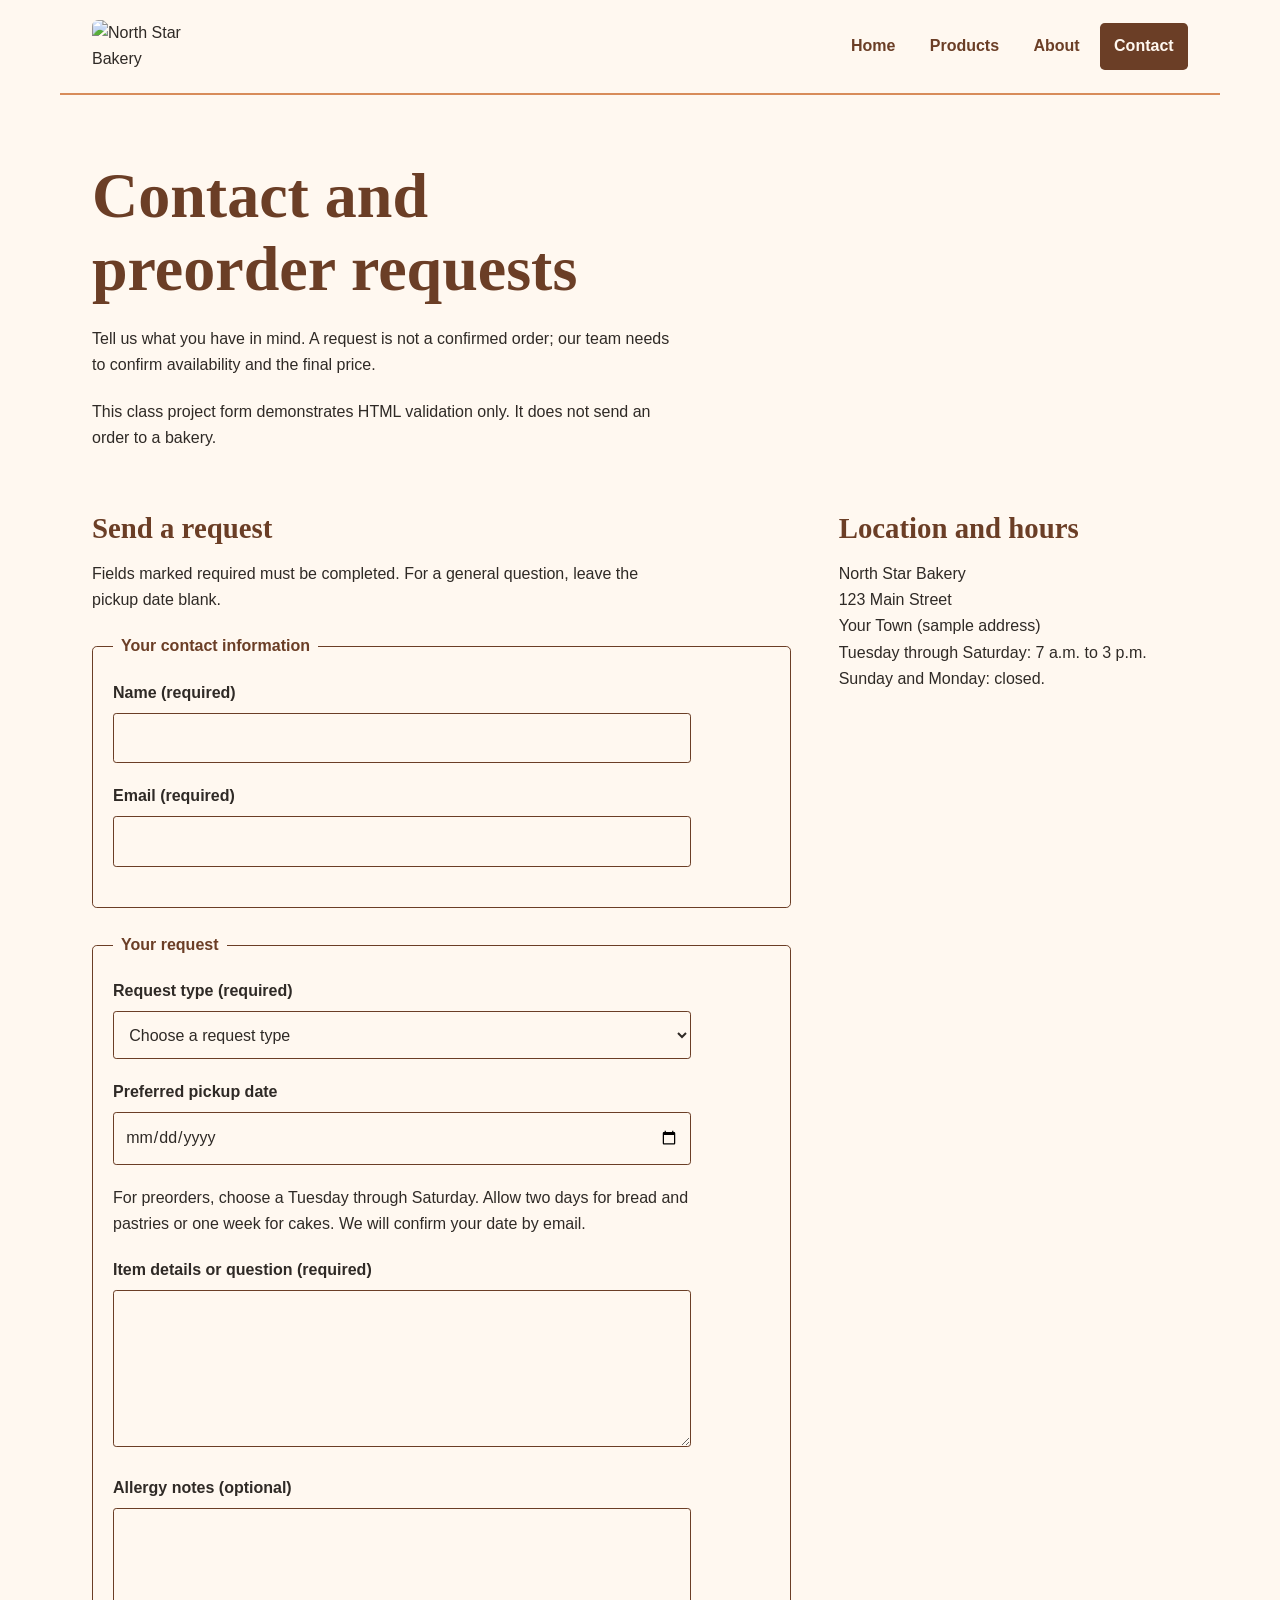
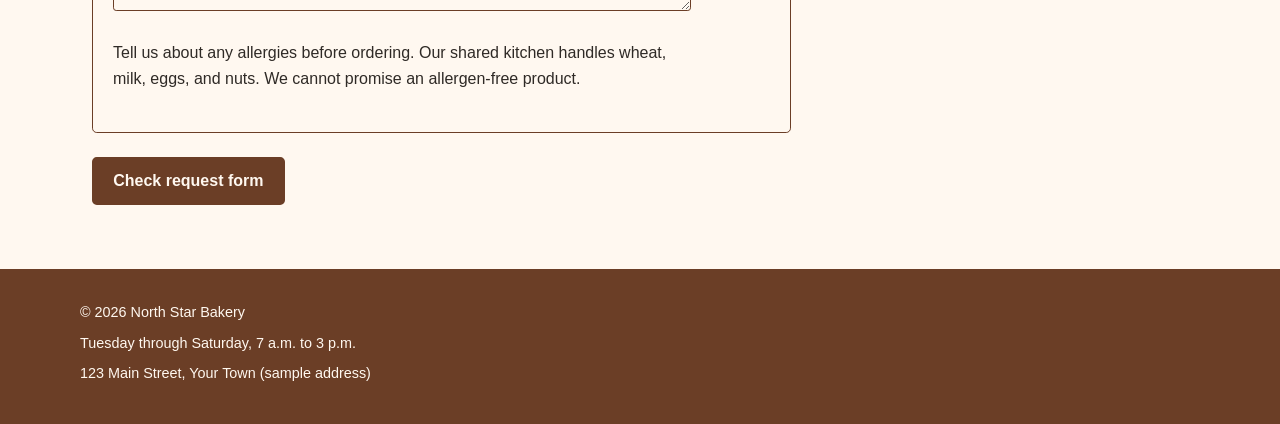
==== contact.html @ e969defd "Add files via upload" ====
<!DOCTYPE html>

<html lang="en">
<head>
<meta charset="utf-8"/>
<meta content="width=device-width, initial-scale=1.0" name="viewport"/>
<title>Contact | North Star Bakery</title>
<link href="css/main.css" rel="stylesheet"/></head>
<body>
<a class="skip-link" href="#main">Skip to main content</a>
<header>
<img alt="North Star Bakery" src="media/bakery-logo_c.png" width="180"/>
<nav aria-label="Main navigation">
<ul>
<li><a href="index.html">Home</a></li>
<li><a href="products.html">Products</a></li>
<li><a href="about.html">About</a></li>
<li><a aria-current="page" href="contact.html">Contact</a></li>
</ul>
</nav>
</header>
<main id="main" tabindex="-1">
<h1>Contact and preorder requests</h1>
<p>Tell us what you have in mind. A request is not a confirmed order;
      our team needs to confirm availability and the final price.</p>
<p>This class project form demonstrates HTML validation only.
      It does not send an order to a bakery.</p>


<div class="contact-layout"><section aria-labelledby="request">
<h2 id="request">Send a request</h2>
<p>Fields marked required must be completed. For a general question,
        leave the pickup date blank.</p>
<form action="contact.html" method="get">
<fieldset>
<legend>Your contact information</legend>
<p>
<label for="name">Name (required)</label>
<input autocomplete="name" id="name" maxlength="80" minlength="2" name="name" required="" type="text"/>
</p>
<p>
<label for="email">Email (required)</label>
<input autocomplete="email" id="email" maxlength="120" name="email" required="" type="email"/>
</p>
</fieldset>
<fieldset>
<legend>Your request</legend>
<p>
<label for="request-type">Request type (required)</label>
<select id="request-type" name="request-type" required="">
<option value="">Choose a request type</option>
<option value="preorder">Preorder</option>
<option value="question">General question</option>
</select>
</p>
<p>
<label for="pickup">Preferred pickup date</label>
<input aria-describedby="pickup-help" id="pickup" name="pickup" type="date"/>
</p>
<p id="pickup-help">For preorders, choose a Tuesday through
            Saturday. Allow two days for bread and pastries or one week
            for cakes. We will confirm your date by email.</p>
<p>
<label for="details">Item details or question (required)</label>
<textarea cols="40" id="details" maxlength="1000" minlength="10" name="details" required="" rows="5"></textarea>
</p>
<p>
<label for="allergies">Allergy notes (optional)</label>
<textarea aria-describedby="allergy-help" cols="40" id="allergies" maxlength="500" name="allergies" rows="3"></textarea>
</p>
<p id="allergy-help">Tell us about any allergies before ordering.
            Our shared kitchen handles wheat, milk, eggs, and nuts.
            We cannot promise an allergen-free product.</p>
</fieldset>
<button type="submit">Check request form</button>
</form>
</section><section aria-labelledby="location">
<h2 id="location">Location and hours</h2>
<address>North Star Bakery<br/>
        123 Main Street<br/>Your Town (sample address)</address>
<p>Tuesday through Saturday: 7 a.m. to 3 p.m.<br/>
        Sunday and Monday: closed.</p>
</section></div></main>
<footer>
<p>© 2026 North Star Bakery</p>
<p>Tuesday through Saturday, 7 a.m. to 3 p.m.</p>
<p>123 Main Street, Your Town (sample address)</p>
</footer>
</body>
</html>
---- css/main.css ----
/* North Star Bakery: shared mobile-first styles. */
:root { --cream: #fff8f0; --brown: #6b3e26; --peach: #d88c5a; --charcoal: #2f2a26; }
* { box-sizing: border-box; }
body { margin: 0; background: var(--cream); color: var(--charcoal); font-family: Arial, sans-serif; font-size: 1rem; line-height: 1.65; }
h1, h2, h3 { font-family: Georgia, serif; line-height: 1.15; color: var(--brown); }
h1 { font-size: clamp(2.25rem, 5vw, 4rem); max-width: 18ch; margin: 0 0 1.25rem; }
h2 { font-size: 1.8rem; margin: 0 0 1rem; }
h3 { font-size: 1.25rem; }
p { margin: 0 0 1.25rem; max-width: 65ch; }
a { color: var(--brown); text-underline-offset: .22em; }
a:hover { text-decoration-thickness: .15em; }
a:focus-visible, button:focus-visible, input:focus-visible, select:focus-visible, textarea:focus-visible { outline: 3px solid var(--brown); outline-offset: 4px; }
.skip-link { position: absolute; left: 1rem; top: -6rem; padding: .75rem; background: var(--cream); z-index: 10; }
.skip-link:focus { top: 1rem; }
header { max-width: 1160px; margin: auto; padding: 1rem 1.25rem; display: flex; flex-direction: column; align-items: flex-start; gap: 1rem; border-bottom: 2px solid var(--peach); }
header img { width: 100px; height: auto; }
nav { width: 100%; }
nav ul { display: flex; flex-wrap: wrap; gap: .35rem; padding: 0; margin: 0; list-style: none; }
nav a { display: inline-flex; align-items: center; min-height: 44px; padding: .65rem .9rem; text-decoration: none; font-weight: bold; border-radius: .3rem; }
nav a:hover, nav a[aria-current="page"] { color: var(--cream); background: var(--brown); }
main { max-width: 1160px; margin: auto; padding: 2.5rem 1.25rem 3rem; }
section { margin-top: 2.5rem; min-width: 0; }
img, video { display: block; max-width: 100%; height: auto; border-radius: .4rem; }
picture { display: block; }
.hero { display: flex; flex-direction: column; gap: 1.5rem; margin-bottom: 3rem; }
.hero-copy { flex: 1; }
.hero picture { flex: 1; min-width: 0; }
.hero img { width: 100%; }
.eyebrow { color: var(--brown); font-weight: bold; text-transform: uppercase; letter-spacing: .1em; font-size: .8rem; }
.button, button { display: inline-flex; justify-content: center; align-items: center; min-height: 48px; padding: .8rem 1.2rem; background: var(--brown); color: var(--cream); border: 2px solid var(--brown); border-radius: .3rem; font: bold 1rem Arial, sans-serif; text-decoration: none; cursor: pointer; transition: background-color .2s, color .2s; }
.button:hover, button:hover { background: var(--peach); color: var(--charcoal); }
.section-row { display: flex; flex-direction: column; gap: 1.5rem; }
.section-row > section { flex: 1; padding-top: 1.5rem; border-top: 2px solid var(--peach); }
figure { margin: 1.5rem 0; }
figcaption { max-width: 60ch; padding-top: .75rem; font-size: .95rem; }
.bread-images { display: flex; flex-direction: column; gap: 1.5rem; }
.bread-images > * { flex: 1; min-width: 0; }
.bread-images > img { object-fit: cover; align-self: flex-start; }
form { max-width: 700px; }
fieldset { min-width: 0; margin: 0 0 1.5rem; padding: 1.25rem; border: 1px solid var(--brown); border-radius: .3rem; }
legend { font-weight: bold; color: var(--brown); padding: 0 .5rem; }
label { display: block; margin-bottom: .4rem; font-weight: bold; }
input, select, textarea { width: 100%; max-width: 100%; min-height: 48px; padding: .7rem; border: 1px solid var(--brown); border-radius: .2rem; color: var(--charcoal); background: var(--cream); font: inherit; }
textarea { resize: vertical; }
address { font-style: normal; }
footer { background: var(--brown); color: var(--cream); padding: 2rem max(1.25rem, calc((100% - 1120px) / 2)); }
footer p { margin-bottom: .4rem; font-size: .9rem; }
@media (min-width: 48rem) {
 header { flex-direction: row; align-items: center; justify-content: space-between; padding: 1.25rem 2rem; }
 nav { width: auto; }
 main { padding: 4rem 2rem; }
 .hero { flex-direction: row; align-items: center; gap: 3rem; }
 .section-row { flex-direction: row; gap: 2rem; }
 .bread-images { flex-direction: row; }
 .bread-images > img { width: 48%; }
 .bread-images figure { margin: 0; }
 .contact-layout { display: flex; align-items: flex-start; gap: 3rem; }
 .contact-layout > section:first-child { flex: 2; }
 .contact-layout > section:last-child { flex: 1; }
}
@media (prefers-reduced-motion: reduce) { *, *::before, *::after { transition: none !important; } }
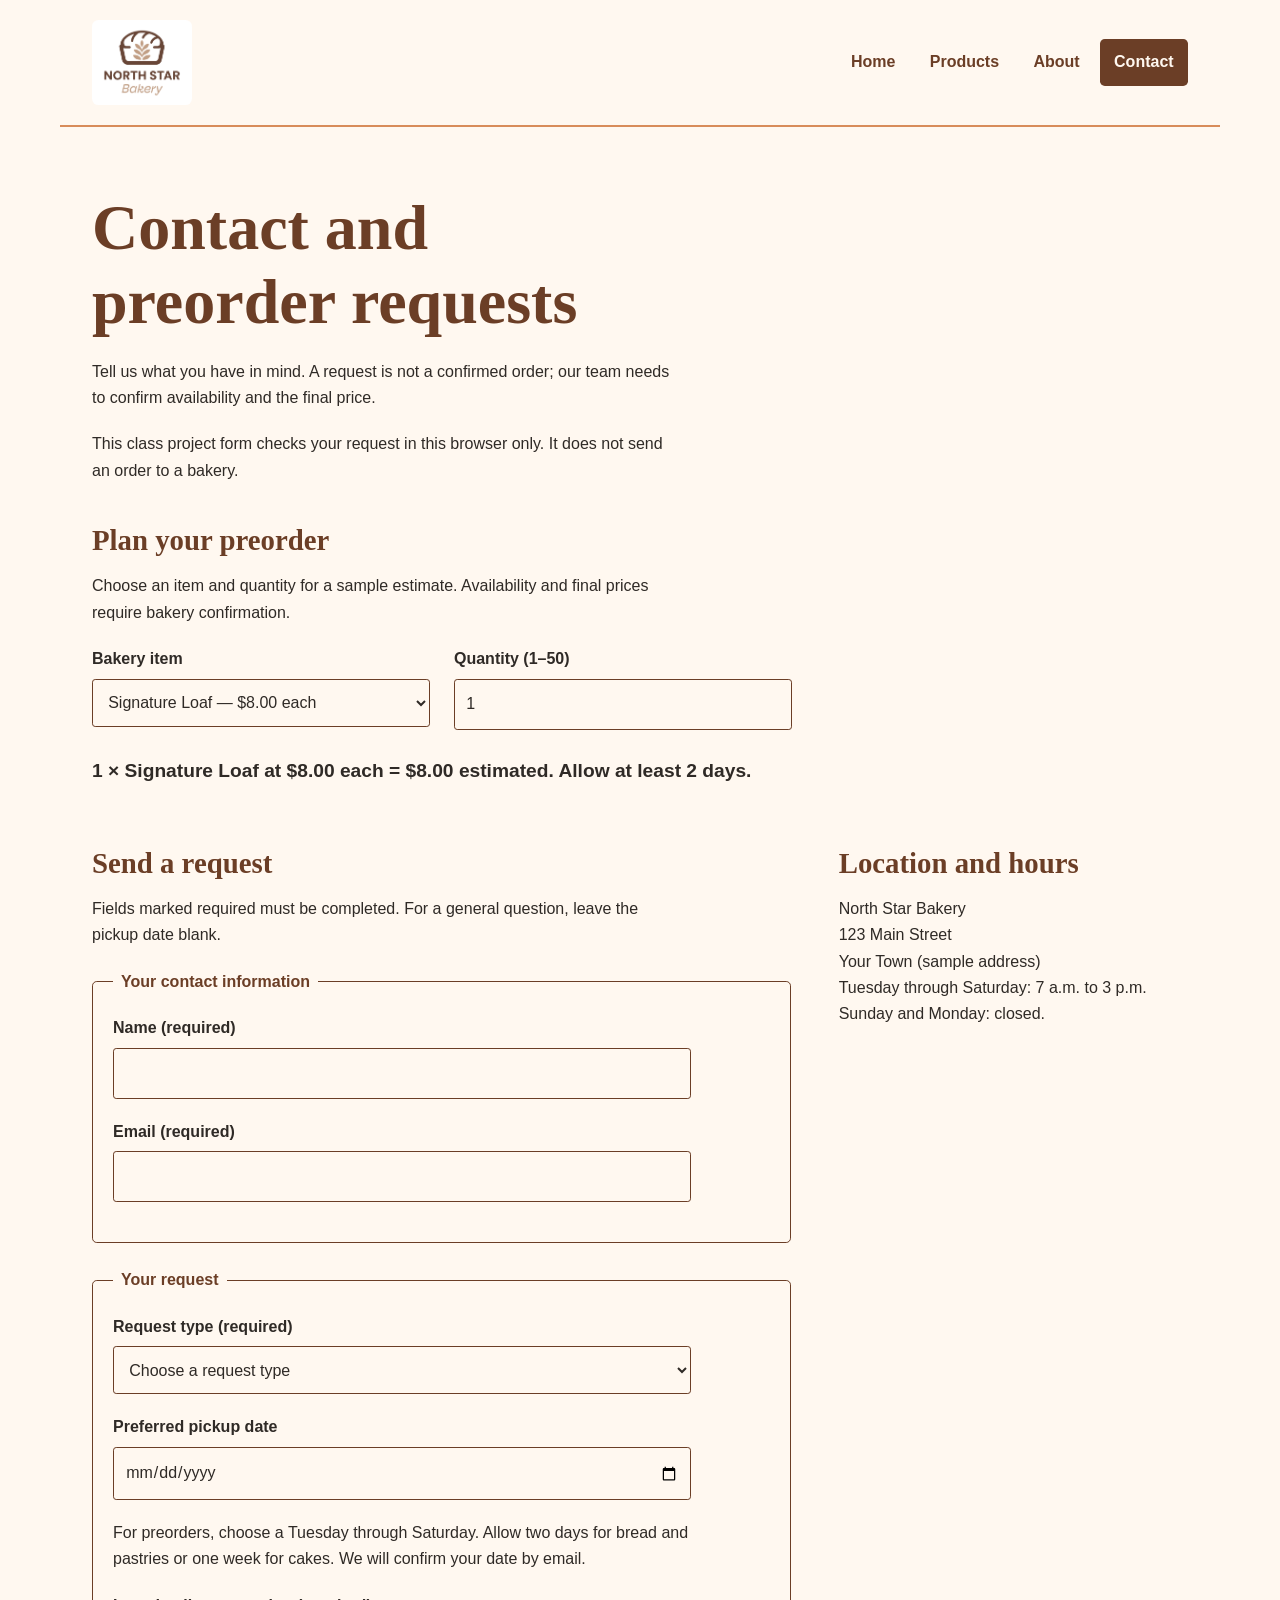
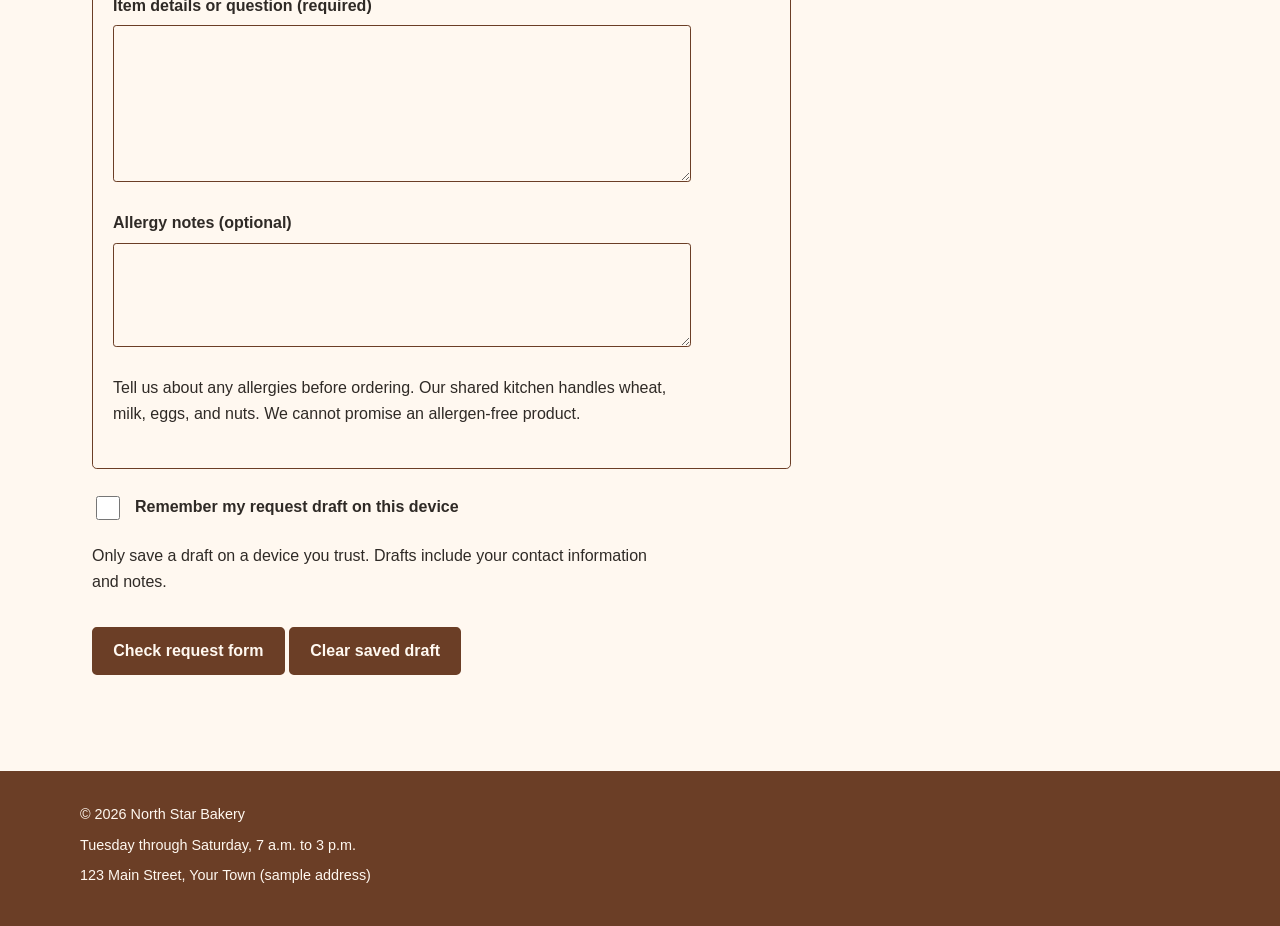
==== commit 4fa6feac: "Add files via upload" ====
--- a/contact.html
+++ b/contact.html
@@ -1,90 +1,105 @@
-<!DOCTYPE html>
-
-<html lang="en">
-<head>
-<meta charset="utf-8"/>
-<meta content="width=device-width, initial-scale=1.0" name="viewport"/>
-<title>Contact | North Star Bakery</title>
-<link href="css/main.css" rel="stylesheet"/></head>
-<body>
-<a class="skip-link" href="#main">Skip to main content</a>
-<header>
-<img alt="North Star Bakery" src="media/bakery-logo_c.png" width="180"/>
-<nav aria-label="Main navigation">
-<ul>
-<li><a href="index.html">Home</a></li>
-<li><a href="products.html">Products</a></li>
-<li><a href="about.html">About</a></li>
-<li><a aria-current="page" href="contact.html">Contact</a></li>
-</ul>
-</nav>
-</header>
-<main id="main" tabindex="-1">
-<h1>Contact and preorder requests</h1>
-<p>Tell us what you have in mind. A request is not a confirmed order;
-      our team needs to confirm availability and the final price.</p>
-<p>This class project form demonstrates HTML validation only.
-      It does not send an order to a bakery.</p>
-
-
-<div class="contact-layout"><section aria-labelledby="request">
-<h2 id="request">Send a request</h2>
-<p>Fields marked required must be completed. For a general question,
-        leave the pickup date blank.</p>
-<form action="contact.html" method="get">
-<fieldset>
-<legend>Your contact information</legend>
-<p>
-<label for="name">Name (required)</label>
-<input autocomplete="name" id="name" maxlength="80" minlength="2" name="name" required="" type="text"/>
-</p>
-<p>
-<label for="email">Email (required)</label>
-<input autocomplete="email" id="email" maxlength="120" name="email" required="" type="email"/>
-</p>
-</fieldset>
-<fieldset>
-<legend>Your request</legend>
-<p>
-<label for="request-type">Request type (required)</label>
-<select id="request-type" name="request-type" required="">
-<option value="">Choose a request type</option>
-<option value="preorder">Preorder</option>
-<option value="question">General question</option>
-</select>
-</p>
-<p>
-<label for="pickup">Preferred pickup date</label>
-<input aria-describedby="pickup-help" id="pickup" name="pickup" type="date"/>
-</p>
-<p id="pickup-help">For preorders, choose a Tuesday through
-            Saturday. Allow two days for bread and pastries or one week
-            for cakes. We will confirm your date by email.</p>
-<p>
-<label for="details">Item details or question (required)</label>
-<textarea cols="40" id="details" maxlength="1000" minlength="10" name="details" required="" rows="5"></textarea>
-</p>
-<p>
-<label for="allergies">Allergy notes (optional)</label>
-<textarea aria-describedby="allergy-help" cols="40" id="allergies" maxlength="500" name="allergies" rows="3"></textarea>
-</p>
-<p id="allergy-help">Tell us about any allergies before ordering.
-            Our shared kitchen handles wheat, milk, eggs, and nuts.
-            We cannot promise an allergen-free product.</p>
-</fieldset>
-<button type="submit">Check request form</button>
-</form>
-</section><section aria-labelledby="location">
-<h2 id="location">Location and hours</h2>
-<address>North Star Bakery<br/>
-        123 Main Street<br/>Your Town (sample address)</address>
-<p>Tuesday through Saturday: 7 a.m. to 3 p.m.<br/>
-        Sunday and Monday: closed.</p>
-</section></div></main>
-<footer>
-<p>© 2026 North Star Bakery</p>
-<p>Tuesday through Saturday, 7 a.m. to 3 p.m.</p>
-<p>123 Main Street, Your Town (sample address)</p>
-</footer>
-</body>
-</html>
+<!DOCTYPE html>
+
+<html lang="en">
+<head>
+<meta charset="utf-8"/>
+<meta content="width=device-width, initial-scale=1.0" name="viewport"/>
+<title>Contact | North Star Bakery</title>
+<link href="css/main.css" rel="stylesheet"/><script src="js/preorder.js" defer></script></head>
+<body>
+<a class="skip-link" href="#main">Skip to main content</a>
+<header>
+<img alt="North Star Bakery" src="media/bakery-logo_c.png" width="180"/>
+<nav aria-label="Main navigation">
+<ul>
+<li><a href="index.html">Home</a></li>
+<li><a href="products.html">Products</a></li>
+<li><a href="about.html">About</a></li>
+<li><a aria-current="page" href="contact.html">Contact</a></li>
+</ul>
+</nav>
+</header>
+<main id="main" tabindex="-1">
+<h1>Contact and preorder requests</h1>
+<p>Tell us what you have in mind. A request is not a confirmed order;
+      our team needs to confirm availability and the final price.</p>
+<p>This class project form checks your request in this browser only.
+      It does not send an order to a bakery.</p>
+
+
+<section id="estimate" aria-labelledby="estimate-title">
+<h2 id="estimate-title">Plan your preorder</h2>
+<p>Choose an item and quantity for a sample estimate. Availability and final prices require bakery confirmation.</p>
+<div class="estimate-controls">
+<p><label for="product">Bakery item</label><select id="product"></select></p>
+<p><label for="quantity">Quantity (1–50)</label><input id="quantity" type="number" min="1" max="50" step="1" value="1" aria-describedby="quantity-error"/><span id="quantity-error" class="field-error"></span></p>
+</div>
+<p id="estimate-result" role="status" aria-live="polite"></p>
+<p id="estimate-storage" role="status"></p>
+</section>
+<div class="contact-layout"><section aria-labelledby="request">
+<h2 id="request">Send a request</h2>
+<p>Fields marked required must be completed. For a general question,
+        leave the pickup date blank.</p>
+<form id="request-form" action="contact.html" method="get">
+<fieldset>
+<legend>Your contact information</legend>
+<p>
+<label for="name">Name (required)</label>
+<input autocomplete="name" id="name" maxlength="80" minlength="2" name="name" required="" type="text"/>
+</p>
+<p>
+<label for="email">Email (required)</label>
+<input autocomplete="email" id="email" maxlength="120" name="email" required="" type="email"/>
+</p>
+</fieldset>
+<fieldset>
+<legend>Your request</legend>
+<p>
+<label for="request-type">Request type (required)</label>
+<select id="request-type" name="request-type" required="">
+<option value="">Choose a request type</option>
+<option value="preorder">Preorder</option>
+<option value="question">General question</option>
+</select>
+</p>
+<p>
+<label for="pickup">Preferred pickup date</label>
+<input aria-describedby="pickup-help" id="pickup" name="pickup" type="date"/>
+</p>
+<p id="pickup-help">For preorders, choose a Tuesday through
+            Saturday. Allow two days for bread and pastries or one week
+            for cakes. We will confirm your date by email.</p>
+<p>
+<label for="details">Item details or question (required)</label>
+<textarea cols="40" id="details" maxlength="1000" minlength="10" name="details" required="" rows="5"></textarea>
+</p>
+<p>
+<label for="allergies">Allergy notes (optional)</label>
+<textarea aria-describedby="allergy-help" cols="40" id="allergies" maxlength="500" name="allergies" rows="3"></textarea>
+</p>
+<p id="allergy-help">Tell us about any allergies before ordering.
+            Our shared kitchen handles wheat, milk, eggs, and nuts.
+            We cannot promise an allergen-free product.</p>
+</fieldset>
+<p><label class="check-label"><input id="remember-draft" type="checkbox"/> Remember my request draft on this device</label></p>
+<p>Only save a draft on a device you trust. Drafts include your contact information and notes.</p>
+<p id="draft-status" role="status"></p>
+<button type="submit">Check request form</button>
+<button id="clear-draft" type="button">Clear saved draft</button>
+<p id="form-status" role="status" aria-live="polite"></p>
+</form>
+</section><section aria-labelledby="location">
+<h2 id="location">Location and hours</h2>
+<address>North Star Bakery<br/>
+        123 Main Street<br/>Your Town (sample address)</address>
+<p>Tuesday through Saturday: 7 a.m. to 3 p.m.<br/>
+        Sunday and Monday: closed.</p>
+</section></div></main>
+<footer>
+<p>© 2026 North Star Bakery</p>
+<p>Tuesday through Saturday, 7 a.m. to 3 p.m.</p>
+<p>123 Main Street, Your Town (sample address)</p>
+</footer>
+</body>
+</html>
--- a/css/main.css
+++ b/css/main.css
@@ -59,3 +59,14 @@
  .contact-layout > section:last-child { flex: 1; }
 }
 @media (prefers-reduced-motion: reduce) { *, *::before, *::after { transition: none !important; } }
+
+/* Touchstone 4: use the existing palette and type. */
+.estimate-controls { display:flex; flex-wrap:wrap; gap:1.5rem; max-width:700px; }
+.estimate-controls > p { flex:1 1 220px; }
+#estimate-result { font-weight:bold; font-size:1.2rem; }
+.field-error { display:block; font-weight:bold; margin-top:.35rem; }
+[aria-invalid="true"] { border:3px solid var(--brown); }
+.check-label { display:flex; align-items:center; gap:.75rem; }
+.check-label input { width:24px; min-height:24px; flex-shrink:0; }
+#clear-draft { margin:.75rem 0; }
+#form-status, #draft-status, #estimate-storage { margin-top:.75rem; }
